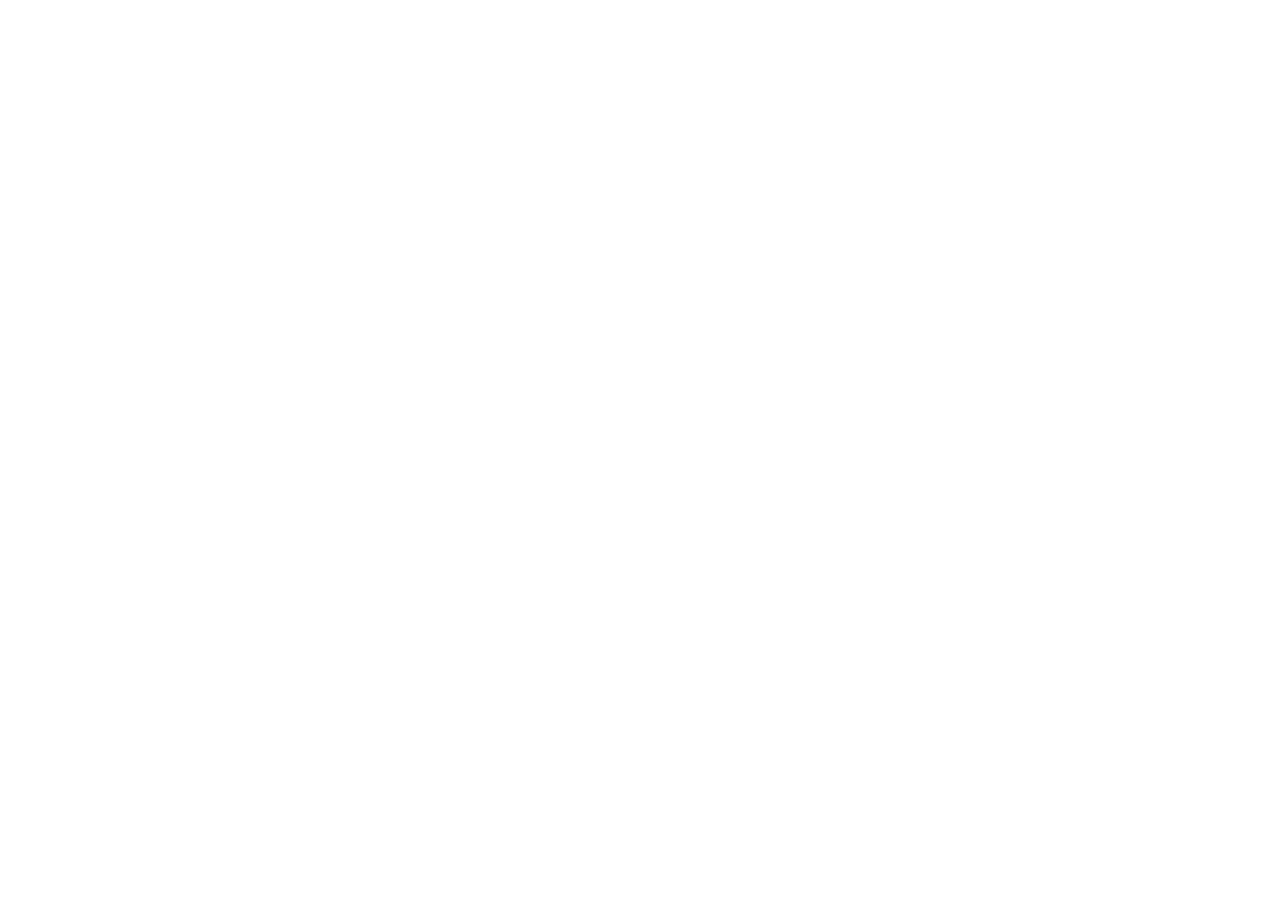
==== index.html @ 38eecf19 "." ====
<!DOCTYPE html>
<html>

    <head>
        <meta charset="UTF-8">
        <meta name="viewport" content="withed=device-withd, initial-scale=1.0">
        <title>Vontz</title>
        <link rel="stylesheet" href="style.css">
    </head>

    <body>

    </body>

</html>
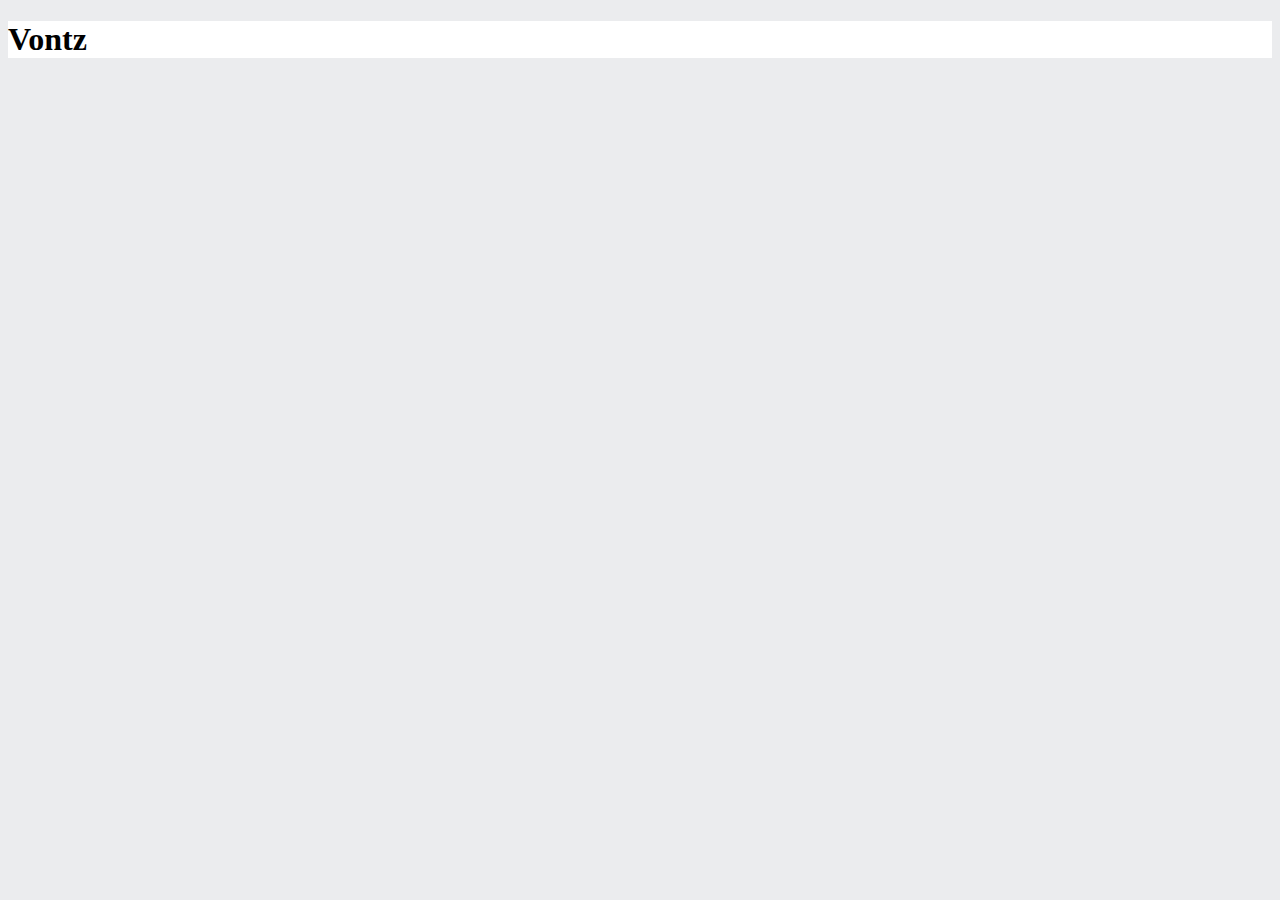
==== commit ef07808e: "." ====
--- a/index.html
+++ b/index.html
@@ -9,6 +9,7 @@
     </head>
 
     <body>
+        <h1>Vontz</h1>
 
     </body>
 
--- a/style.css
+++ b/style.css
@@ -0,0 +1,11 @@
+:root {
+    --cor-de-fundo: #EBECEE;
+}
+
+body {
+    background-color: var(--cor-de-fundo);
+}
+
+h1 {
+    background-color: white;
+}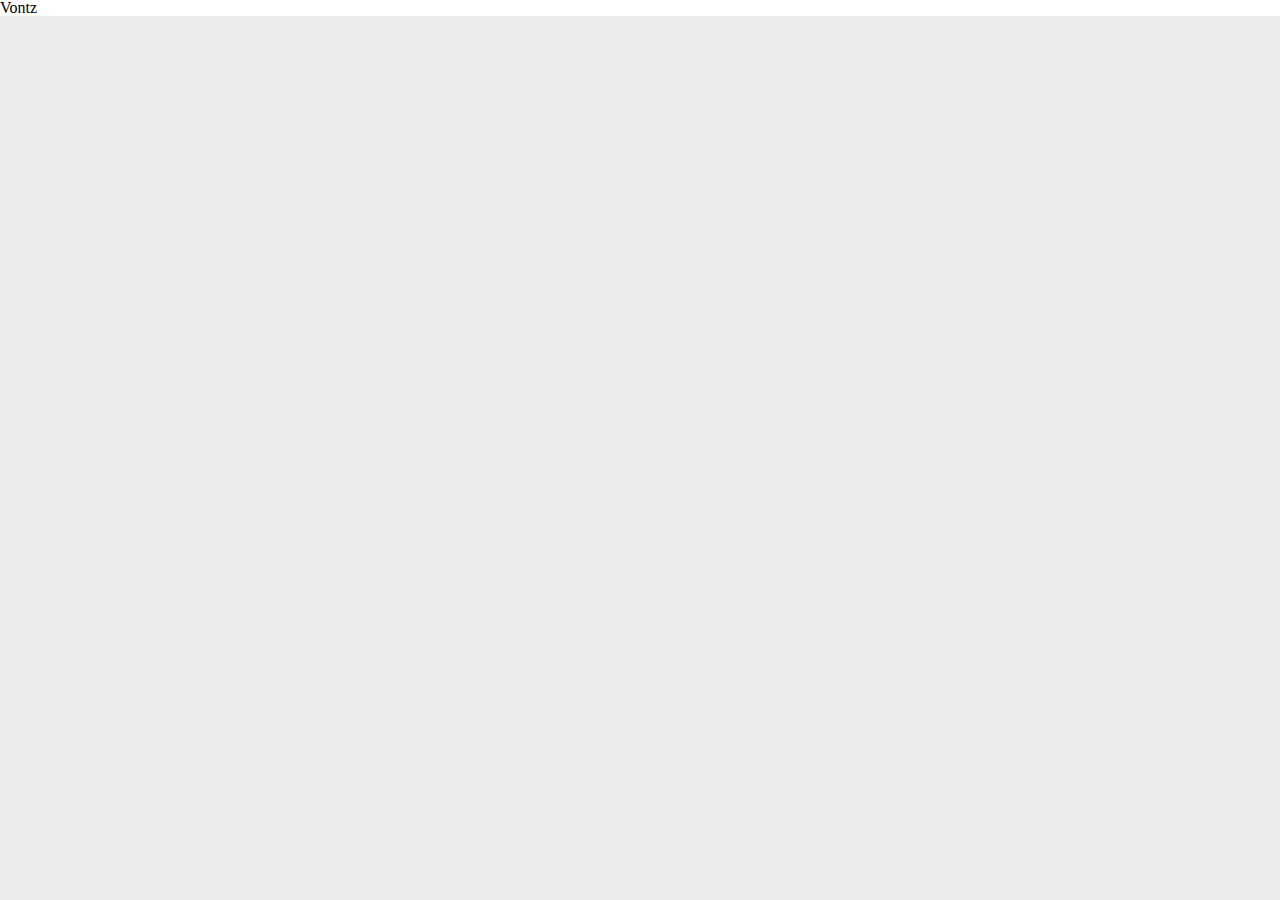
==== commit d084dfbe: "." ====
--- a/index.html
+++ b/index.html
@@ -6,6 +6,7 @@
         <meta name="viewport" content="withed=device-withd, initial-scale=1.0">
         <title>Vontz</title>
         <link rel="stylesheet" href="style.css">
+        <link rel="stylesheet" href="reset.css">
     </head>
 
     <body>
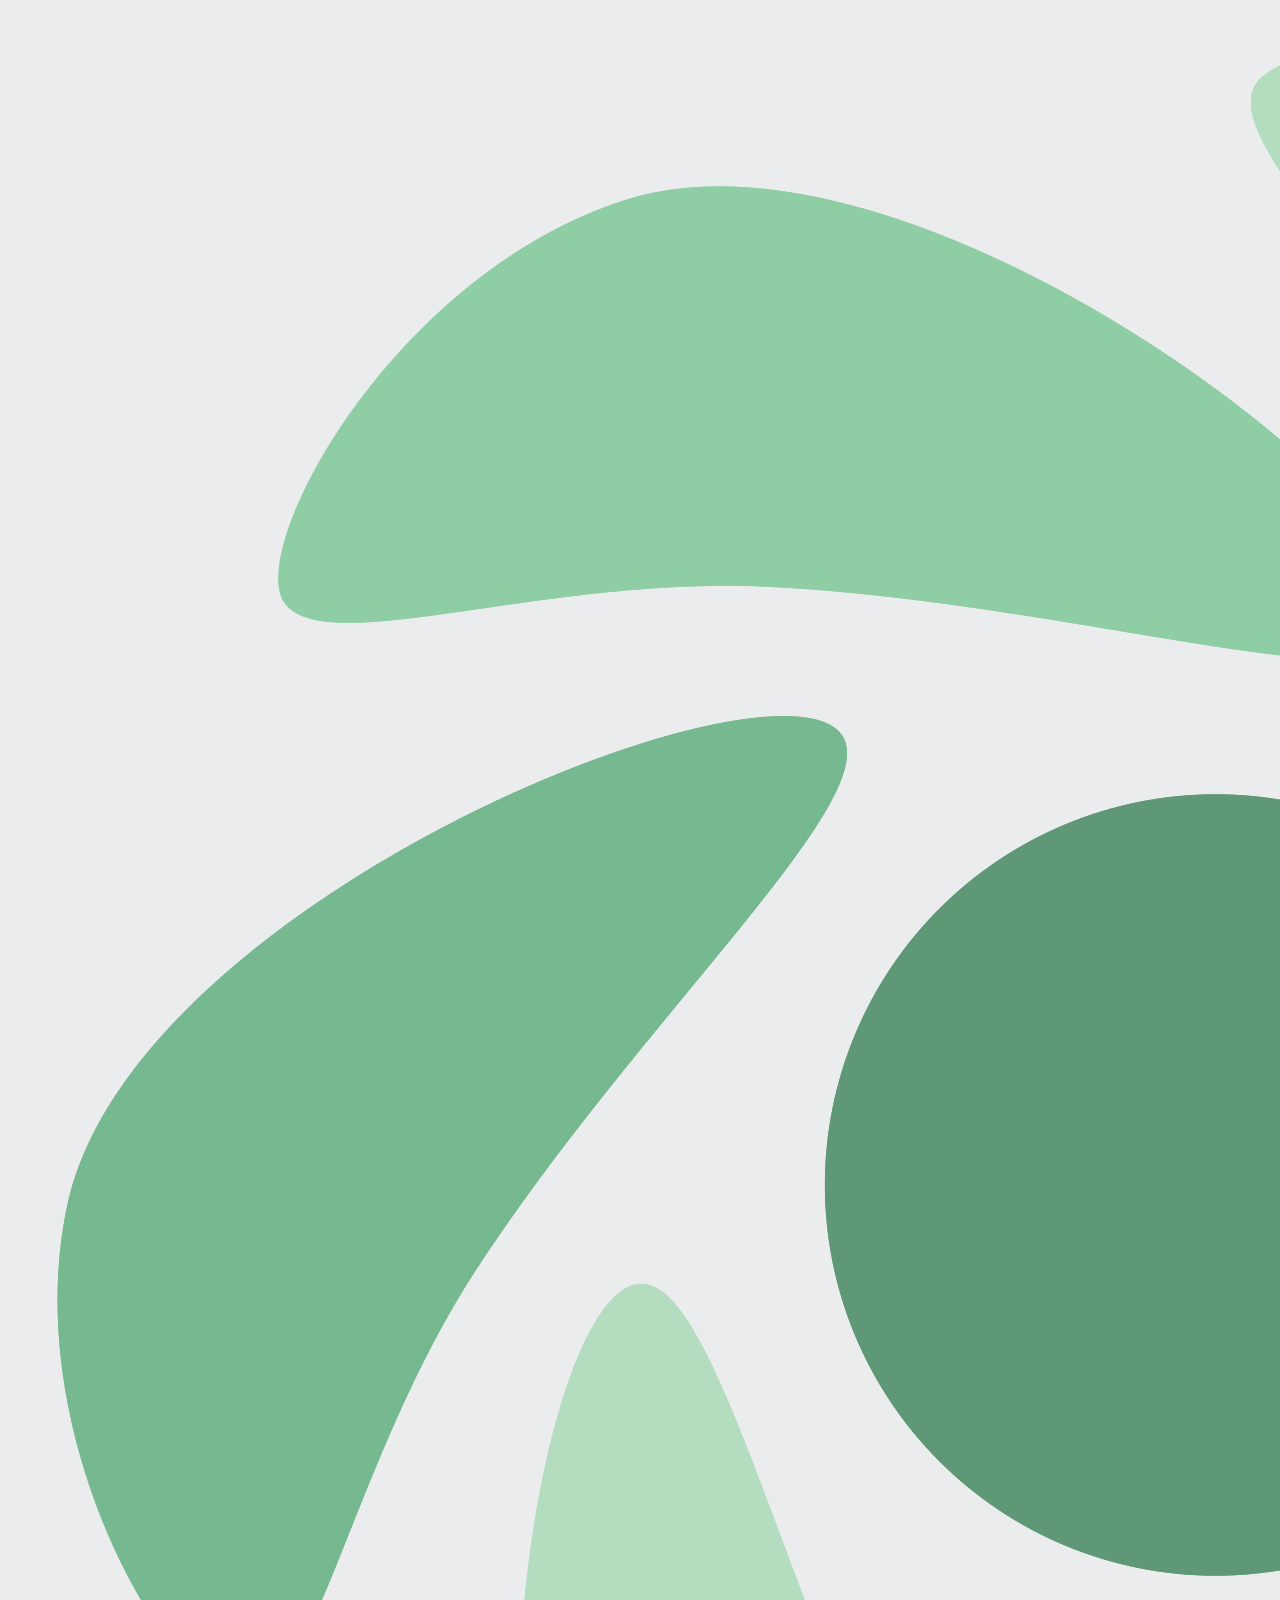
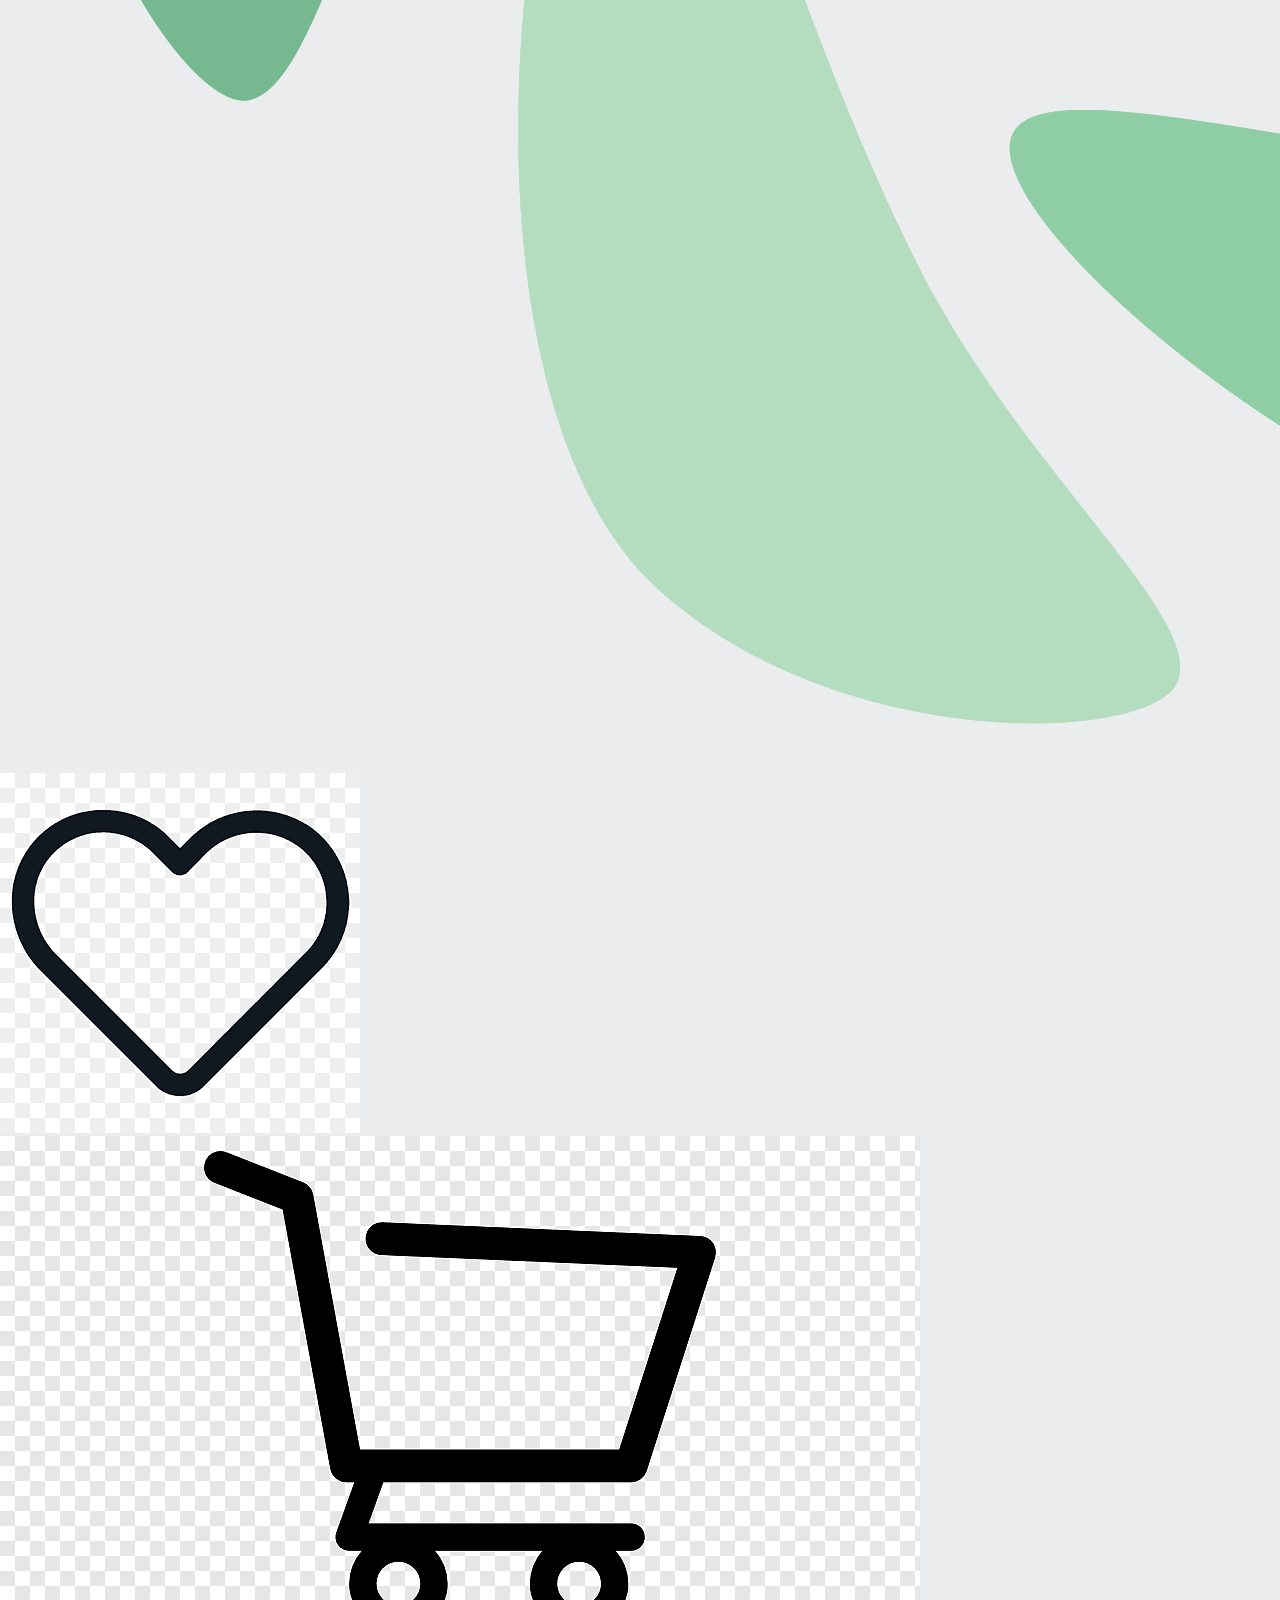
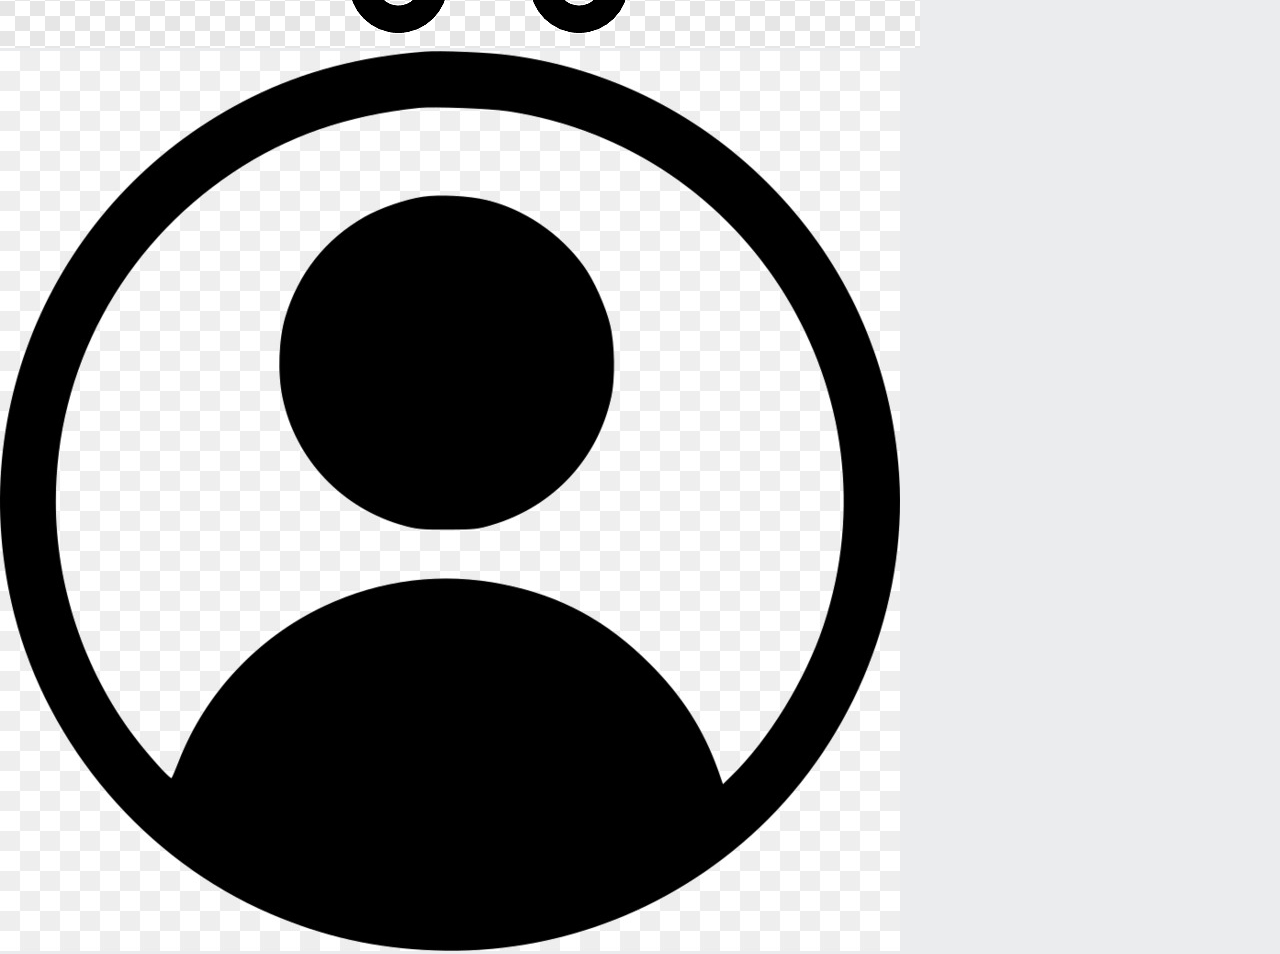
==== commit f674d20b: "." ====
--- a/index.html
+++ b/index.html
@@ -10,7 +10,13 @@
     </head>
 
     <body>
-        <h1>Vontz</h1>
+        <header class="cabeçalho">
+            <span class="cabeçalho__menu-hamburguer"></span>
+            <img src="circle-logo-turbine-png.webp" alt="logo do site">
+            <a href="#"><img src="png-transparent-favorite-heart-like-likes-love-loved-basic-ui-2-line-icon-thumbnail.png"></a>
+            <a href="#"><img src="png-transparent-shopping-cart-online-shopping-empty-cart-angle-logo-shopping-centre.png"></a>
+            <a href="#"><img src="kisspng-clip-art-portable-network-graphics-computer-icons-user-staff-person-man-profile-boss-circle-svg-png-5b62ed560cb369.529707841533209942052.jpg"></a>
+        </header>
 
     </body>
 
--- a/style.css
+++ b/style.css
@@ -6,6 +6,3 @@
     background-color: var(--cor-de-fundo);
 }
 
-h1 {
-    background-color: white;
-}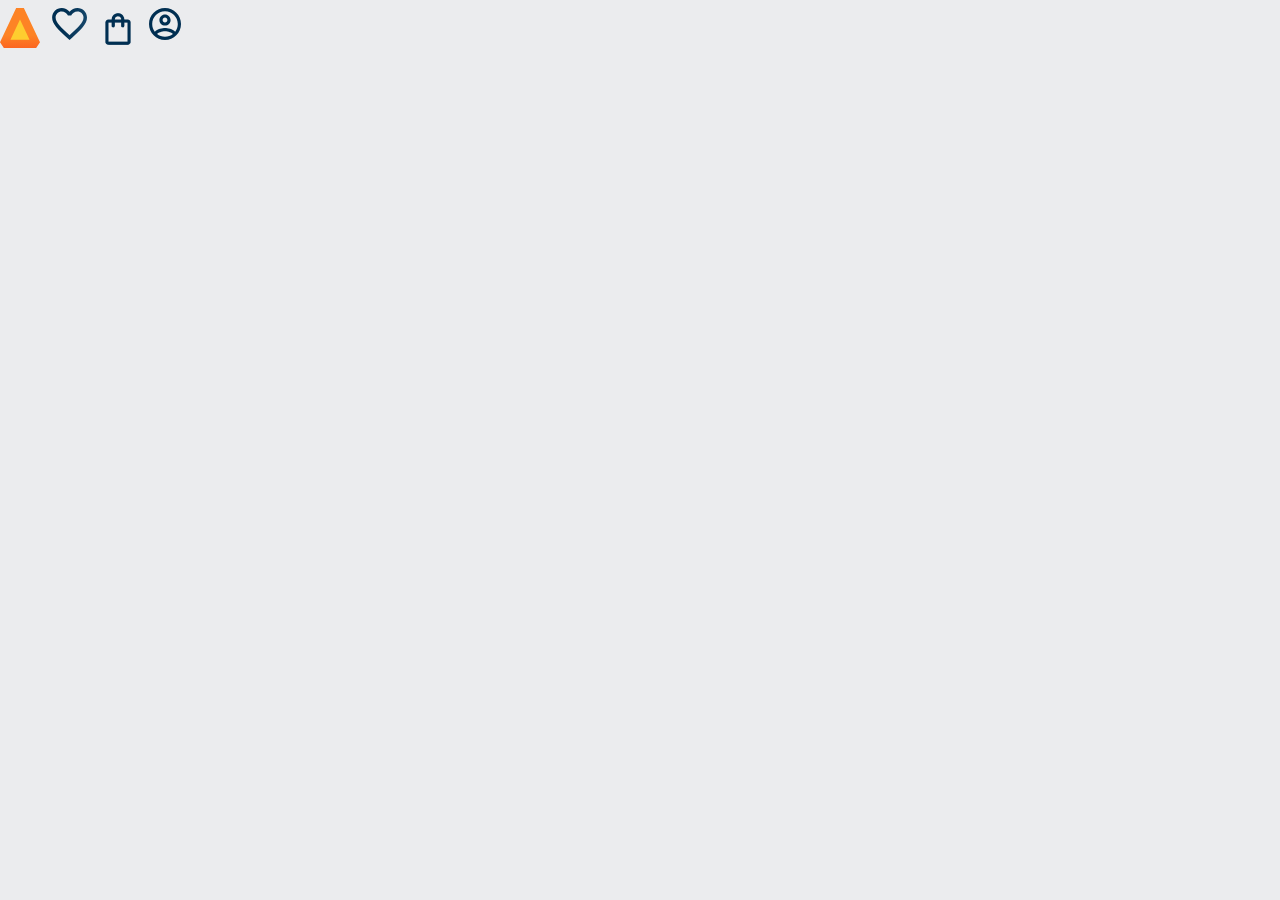
==== commit a59355b2: "." ====
--- a/index.html
+++ b/index.html
@@ -12,10 +12,10 @@
     <body>
         <header class="cabeçalho">
             <span class="cabeçalho__menu-hamburguer"></span>
-            <img src="circle-logo-turbine-png.webp" alt="logo do site">
-            <a href="#"><img src="png-transparent-favorite-heart-like-likes-love-loved-basic-ui-2-line-icon-thumbnail.png"></a>
-            <a href="#"><img src="png-transparent-shopping-cart-online-shopping-empty-cart-angle-logo-shopping-centre.png"></a>
-            <a href="#"><img src="kisspng-clip-art-portable-network-graphics-computer-icons-user-staff-person-man-profile-boss-circle-svg-png-5b62ed560cb369.529707841533209942052.jpg"></a>
+            <img src="Logo.svg" alt="logo do site">
+            <a href="#"><img src="Favoritos.svg"></a>
+            <a href="#"><img src="Sacola.png"></a>
+            <a href="#"><img src="Usuário.svg"></a>
         </header>
 
     </body>
